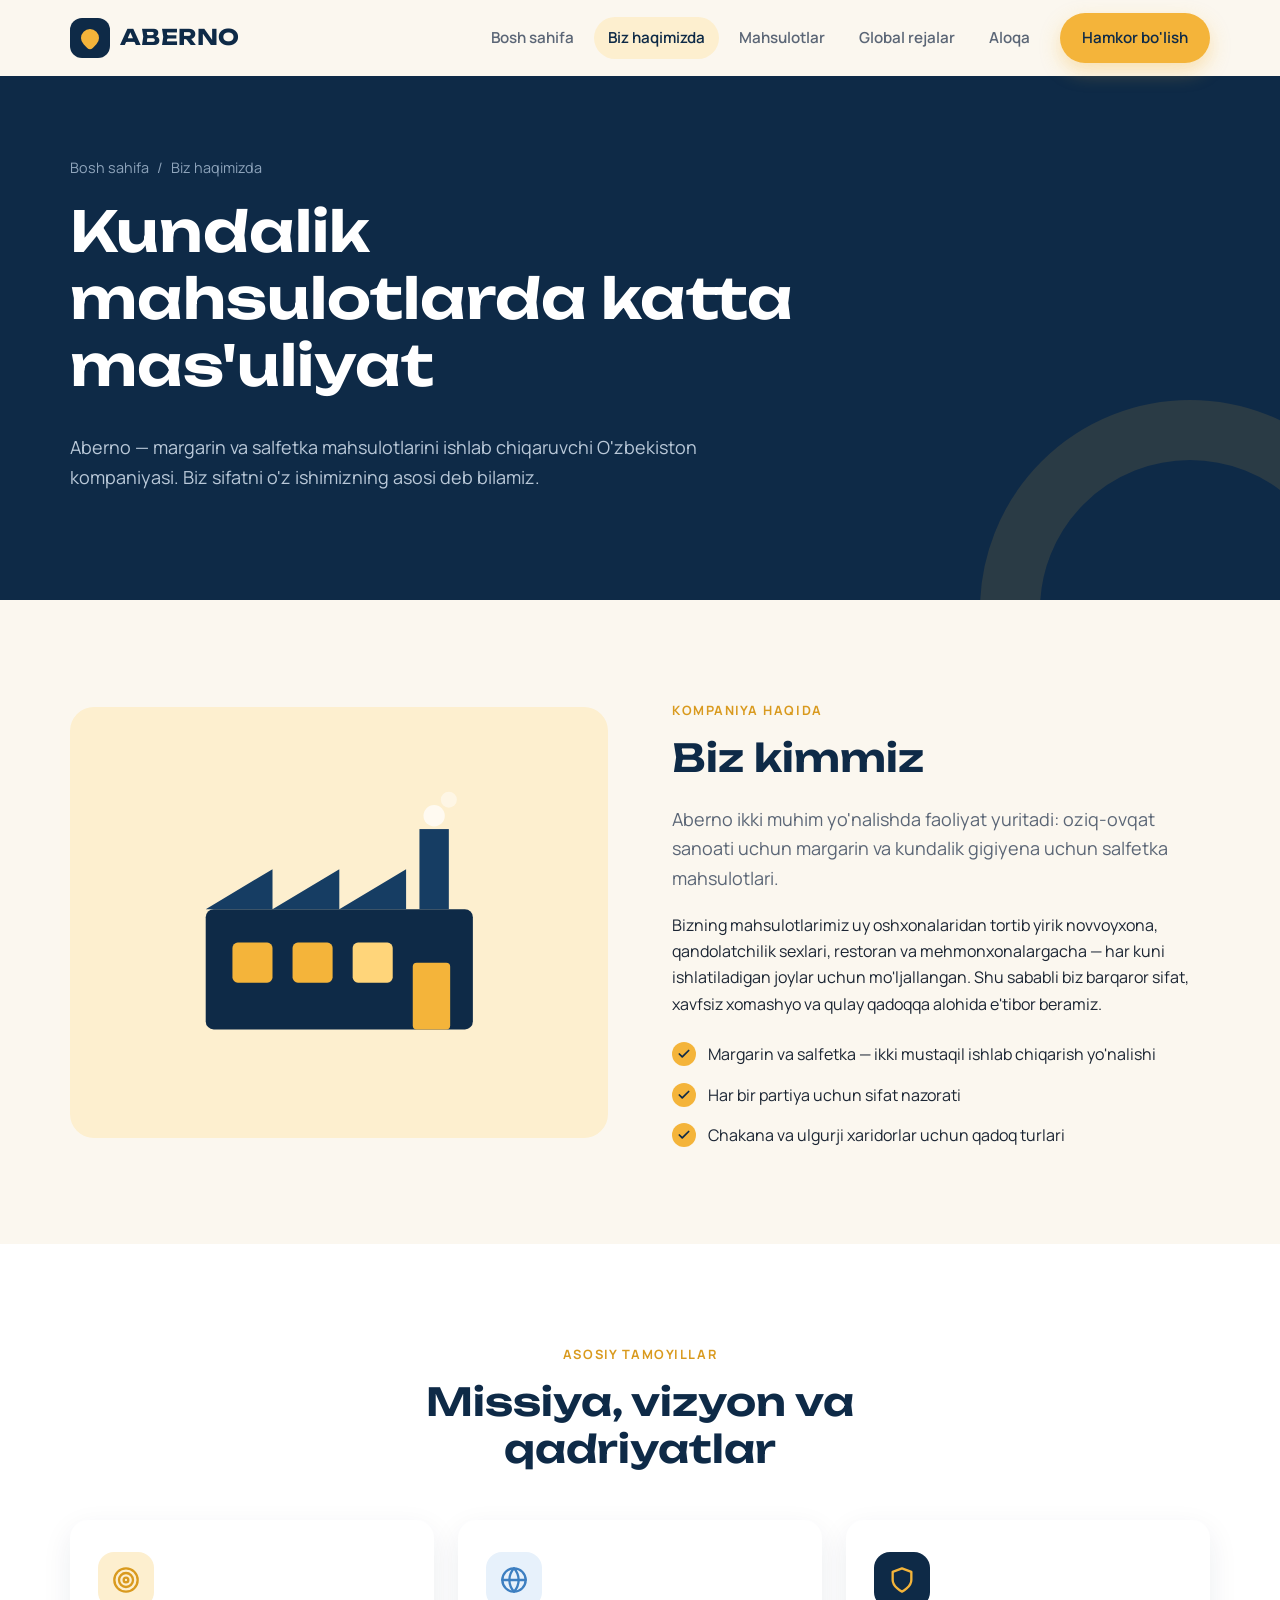
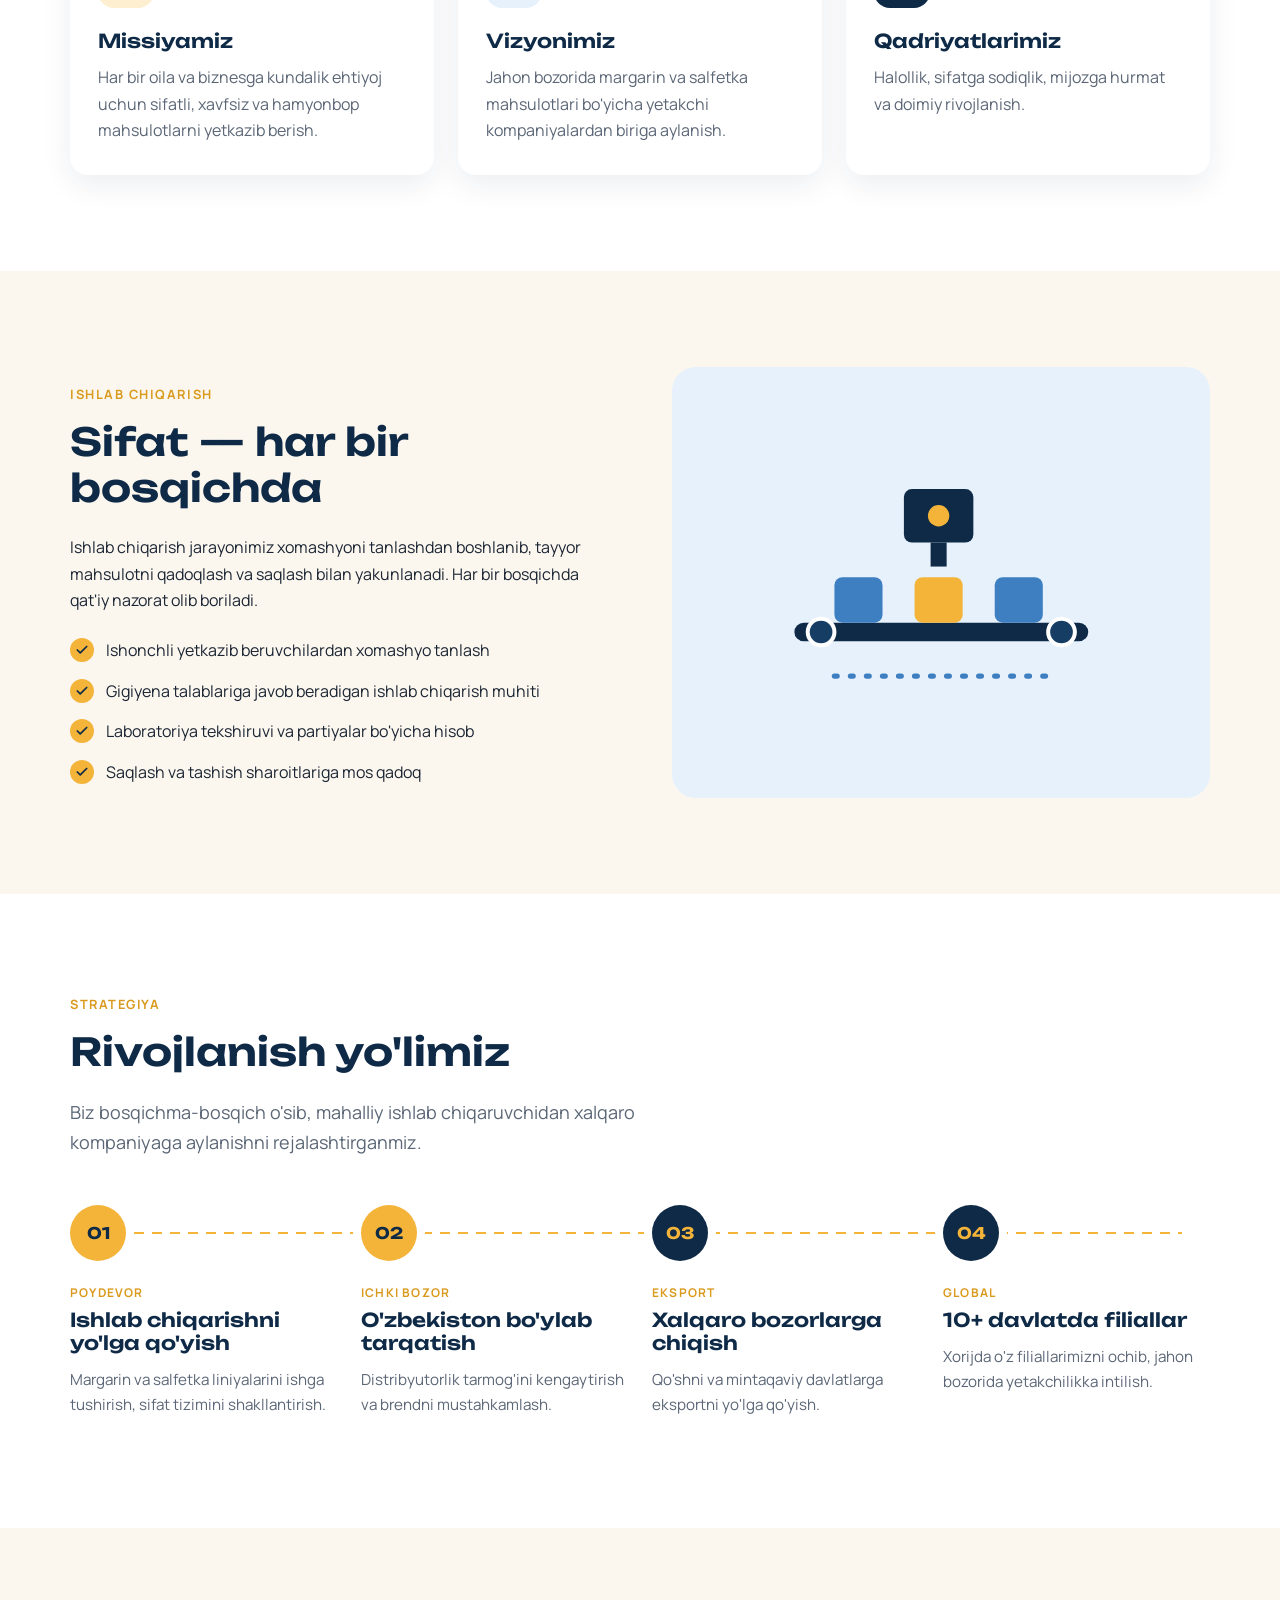
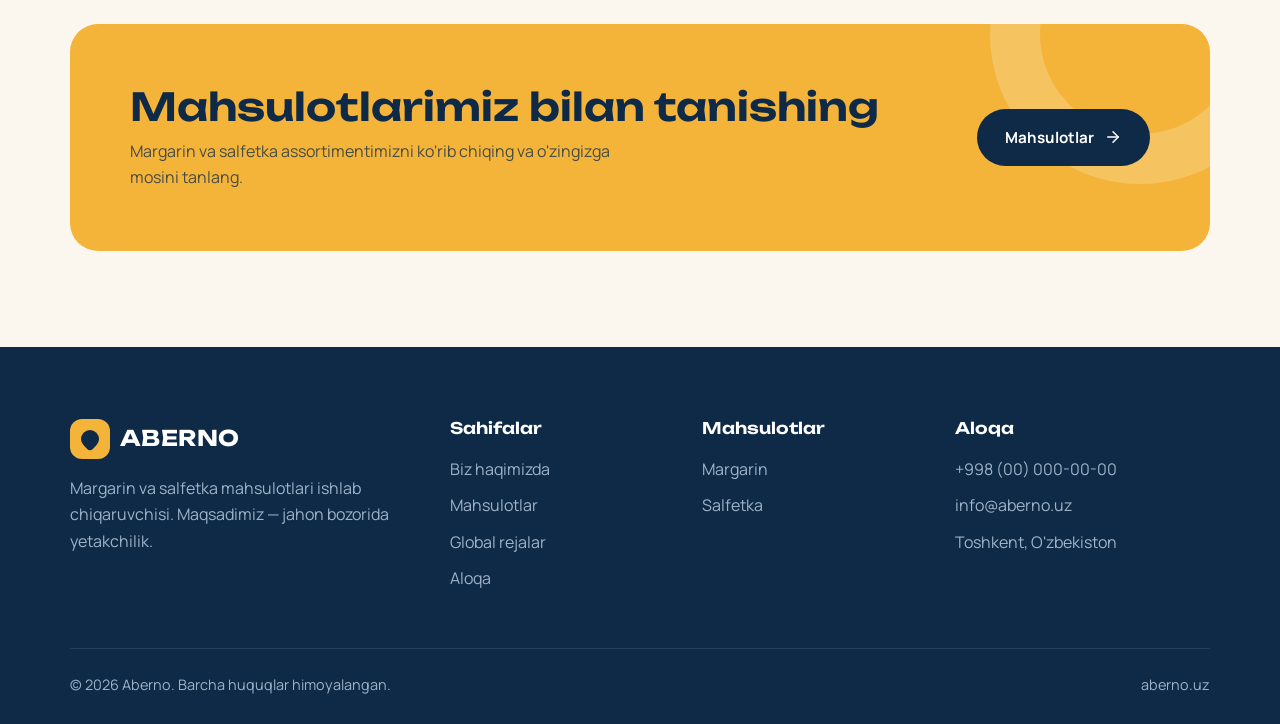
==== about.html @ c8429ed0 "Aberno kompaniyasi sayti: 5 sahifa, umumiy CSS va JS" ====
<!DOCTYPE html>
<html lang="uz">
<head>
  <meta charset="UTF-8">
  <meta name="viewport" content="width=device-width, initial-scale=1.0">
  <title>Biz haqimizda — Aberno</title>
  <meta name="description" content="Aberno kompaniyasi haqida: missiya, qadriyatlar va rivojlanish yo'li.">
  <link rel="preconnect" href="https://fonts.googleapis.com">
  <link rel="preconnect" href="https://fonts.gstatic.com" crossorigin>
  <link href="https://fonts.googleapis.com/css2?family=Manrope:wght@400;500;600;700&family=Unbounded:wght@500;600;700&display=swap" rel="stylesheet">
  <link rel="stylesheet" href="css/style.css">
</head>
<body>

  <!-- ===== Header ===== -->
  <header class="header">
    <div class="container header__inner">
      <a href="index.html" class="logo" aria-label="Aberno bosh sahifa">
        <span class="logo__mark"><span></span></span>
        ABERNO
      </a>
      <nav class="nav" aria-label="Asosiy menyu">
        <a href="index.html">Bosh sahifa</a>
        <a href="about.html">Biz haqimizda</a>
        <a href="products.html">Mahsulotlar</a>
        <a href="global.html">Global rejalar</a>
        <a href="contact.html">Aloqa</a>
        <a href="contact.html" class="btn btn--gold">Hamkor bo'lish</a>
      </nav>
      <button class="burger" aria-label="Menyuni ochish" aria-expanded="false">
        <span></span><span></span><span></span>
      </button>
    </div>
  </header>

  <main>
    <section class="page-hero">
      <div class="container">
        <div class="breadcrumb"><a href="index.html">Bosh sahifa</a><span>/</span><span>Biz haqimizda</span></div>
        <h1>Kundalik mahsulotlarda katta mas'uliyat</h1>
        <p class="lead">Aberno — margarin va salfetka mahsulotlarini ishlab chiqaruvchi O'zbekiston kompaniyasi. Biz sifatni o'z ishimizning asosi deb bilamiz.</p>
      </div>
    </section>

    <!-- ===== Kompaniya haqida ===== -->
    <section class="section">
      <div class="container feature">
        <div class="feature__media feature__media--gold reveal" aria-hidden="true">
          <svg viewBox="0 0 240 200">
            <rect x="20" y="90" width="200" height="90" rx="6" fill="#0e2a47"/>
            <path d="M20 90 L70 60 L70 90 L120 60 L120 90 L170 60 L170 90 Z" fill="#163d63"/>
            <rect x="180" y="30" width="22" height="60" fill="#163d63"/>
            <rect x="40" y="115" width="30" height="30" rx="4" fill="#f4b43a"/>
            <rect x="85" y="115" width="30" height="30" rx="4" fill="#f4b43a"/>
            <rect x="130" y="115" width="30" height="30" rx="4" fill="#ffd57a"/>
            <rect x="175" y="130" width="28" height="50" rx="3" fill="#f4b43a"/>
            <circle cx="191" cy="20" r="8" fill="#ffffff" opacity=".7"/>
            <circle cx="202" cy="8" r="6" fill="#ffffff" opacity=".45"/>
          </svg>
        </div>
        <div class="reveal">
          <span class="eyebrow">Kompaniya haqida</span>
          <h2>Biz kimmiz</h2>
          <p class="lead">Aberno ikki muhim yo'nalishda faoliyat yuritadi: oziq-ovqat sanoati uchun margarin va kundalik gigiyena uchun salfetka mahsulotlari.</p>
          <p>Bizning mahsulotlarimiz uy oshxonalaridan tortib yirik novvoyxona, qandolatchilik sexlari, restoran va mehmonxonalargacha — har kuni ishlatiladigan joylar uchun mo'ljallangan. Shu sababli biz barqaror sifat, xavfsiz xomashyo va qulay qadoqqa alohida e'tibor beramiz.</p>
          <ul class="checklist">
            <li>Margarin va salfetka — ikki mustaqil ishlab chiqarish yo'nalishi</li>
            <li>Har bir partiya uchun sifat nazorati</li>
            <li>Chakana va ulgurji xaridorlar uchun qadoq turlari</li>
          </ul>
        </div>
      </div>
    </section>

    <!-- ===== Missiya / Vizyon / Qadriyatlar ===== -->
    <section class="section section--white">
      <div class="container">
        <div class="section-head section-head--center reveal">
          <span class="eyebrow">Asosiy tamoyillar</span>
          <h2>Missiya, vizyon va qadriyatlar</h2>
        </div>

        <div class="cards">
          <div class="card reveal">
            <div class="card__icon">
              <svg viewBox="0 0 24 24" fill="none" stroke="currentColor" stroke-width="2" stroke-linecap="round" stroke-linejoin="round"><circle cx="12" cy="12" r="10"/><circle cx="12" cy="12" r="6"/><circle cx="12" cy="12" r="2"/></svg>
            </div>
            <h3>Missiyamiz</h3>
            <p>Har bir oila va biznesga kundalik ehtiyoj uchun sifatli, xavfsiz va hamyonbop mahsulotlarni yetkazib berish.</p>
          </div>
          <div class="card reveal">
            <div class="card__icon card__icon--sky">
              <svg viewBox="0 0 24 24" fill="none" stroke="currentColor" stroke-width="2" stroke-linecap="round" stroke-linejoin="round"><circle cx="12" cy="12" r="10"/><line x1="2" y1="12" x2="22" y2="12"/><path d="M12 2a15.3 15.3 0 0 1 4 10 15.3 15.3 0 0 1-4 10 15.3 15.3 0 0 1-4-10 15.3 15.3 0 0 1 4-10z"/></svg>
            </div>
            <h3>Vizyonimiz</h3>
            <p>Jahon bozorida margarin va salfetka mahsulotlari bo'yicha yetakchi kompaniyalardan biriga aylanish.</p>
          </div>
          <div class="card reveal">
            <div class="card__icon card__icon--navy">
              <svg viewBox="0 0 24 24" fill="none" stroke="currentColor" stroke-width="2" stroke-linecap="round" stroke-linejoin="round"><path d="M12 22s8-4 8-10V5l-8-3-8 3v7c0 6 8 10 8 10z"/></svg>
            </div>
            <h3>Qadriyatlarimiz</h3>
            <p>Halollik, sifatga sodiqlik, mijozga hurmat va doimiy rivojlanish.</p>
          </div>
        </div>
      </div>
    </section>

    <!-- ===== Ishlab chiqarish ===== -->
    <section class="section">
      <div class="container feature feature--reverse">
        <div class="feature__media feature__media--sky reveal" aria-hidden="true">
          <svg viewBox="0 0 240 200">
            <rect x="10" y="130" width="220" height="14" rx="7" fill="#0e2a47"/>
            <circle cx="30" cy="137" r="10" fill="#163d63" stroke="#ffffff" stroke-width="3"/>
            <circle cx="210" cy="137" r="10" fill="#163d63" stroke="#ffffff" stroke-width="3"/>
            <rect x="40" y="96" width="36" height="34" rx="6" fill="#3d7fc1"/>
            <rect x="100" y="96" width="36" height="34" rx="6" fill="#f4b43a"/>
            <rect x="160" y="96" width="36" height="34" rx="6" fill="#3d7fc1"/>
            <rect x="92" y="30" width="52" height="40" rx="6" fill="#0e2a47"/>
            <rect x="112" y="70" width="12" height="18" fill="#0e2a47"/>
            <circle cx="118" cy="50" r="8" fill="#f4b43a"/>
            <path d="M40 170 h160" stroke="#3d7fc1" stroke-width="4" stroke-linecap="round" stroke-dasharray="2 10"/>
          </svg>
        </div>
        <div class="reveal">
          <span class="eyebrow">Ishlab chiqarish</span>
          <h2>Sifat — har bir bosqichda</h2>
          <p>Ishlab chiqarish jarayonimiz xomashyoni tanlashdan boshlanib, tayyor mahsulotni qadoqlash va saqlash bilan yakunlanadi. Har bir bosqichda qat'iy nazorat olib boriladi.</p>
          <ul class="checklist">
            <li>Ishonchli yetkazib beruvchilardan xomashyo tanlash</li>
            <li>Gigiyena talablariga javob beradigan ishlab chiqarish muhiti</li>
            <li>Laboratoriya tekshiruvi va partiyalar bo'yicha hisob</li>
            <li>Saqlash va tashish sharoitlariga mos qadoq</li>
          </ul>
        </div>
      </div>
    </section>

    <!-- ===== Rivojlanish yo'li ===== -->
    <section class="section section--white">
      <div class="container">
        <div class="section-head reveal">
          <span class="eyebrow">Strategiya</span>
          <h2>Rivojlanish yo'limiz</h2>
          <p class="lead">Biz bosqichma-bosqich o'sib, mahalliy ishlab chiqaruvchidan xalqaro kompaniyaga aylanishni rejalashtirganmiz.</p>
        </div>

        <div class="timeline">
          <div class="step step--done reveal">
            <div class="step__num">01</div>
            <span class="step__label">Poydevor</span>
            <h3>Ishlab chiqarishni yo'lga qo'yish</h3>
            <p>Margarin va salfetka liniyalarini ishga tushirish, sifat tizimini shakllantirish.</p>
          </div>
          <div class="step step--done reveal">
            <div class="step__num">02</div>
            <span class="step__label">Ichki bozor</span>
            <h3>O'zbekiston bo'ylab tarqatish</h3>
            <p>Distribyutorlik tarmog'ini kengaytirish va brendni mustahkamlash.</p>
          </div>
          <div class="step reveal">
            <div class="step__num">03</div>
            <span class="step__label">Eksport</span>
            <h3>Xalqaro bozorlarga chiqish</h3>
            <p>Qo'shni va mintaqaviy davlatlarga eksportni yo'lga qo'yish.</p>
          </div>
          <div class="step reveal">
            <div class="step__num">04</div>
            <span class="step__label">Global</span>
            <h3>10+ davlatda filiallar</h3>
            <p>Xorijda o'z filiallarimizni ochib, jahon bozorida yetakchilikka intilish.</p>
          </div>
        </div>
      </div>
    </section>

    <!-- ===== CTA ===== -->
    <section class="section">
      <div class="container">
        <div class="cta reveal">
          <div>
            <h2>Mahsulotlarimiz bilan tanishing</h2>
            <p>Margarin va salfetka assortimentimizni ko'rib chiqing va o'zingizga mosini tanlang.</p>
          </div>
          <a href="products.html" class="btn btn--navy">
            Mahsulotlar
            <svg viewBox="0 0 24 24" fill="none" stroke="currentColor" stroke-width="2" stroke-linecap="round" stroke-linejoin="round"><line x1="5" y1="12" x2="19" y2="12"/><polyline points="12 5 19 12 12 19"/></svg>
          </a>
        </div>
      </div>
    </section>
  </main>

  <!-- ===== Footer ===== -->
  <footer class="footer">
    <div class="container">
      <div class="footer__grid">
        <div>
          <a href="index.html" class="logo"><span class="logo__mark"><span></span></span>ABERNO</a>
          <p>Margarin va salfetka mahsulotlari ishlab chiqaruvchisi. Maqsadimiz — jahon bozorida yetakchilik.</p>
        </div>
        <div>
          <h4>Sahifalar</h4>
          <ul>
            <li><a href="about.html">Biz haqimizda</a></li>
            <li><a href="products.html">Mahsulotlar</a></li>
            <li><a href="global.html">Global rejalar</a></li>
            <li><a href="contact.html">Aloqa</a></li>
          </ul>
        </div>
        <div>
          <h4>Mahsulotlar</h4>
          <ul>
            <li><a href="products.html#margarin">Margarin</a></li>
            <li><a href="products.html#salfetka">Salfetka</a></li>
          </ul>
        </div>
        <div>
          <h4>Aloqa</h4>
          <ul>
            <li><a href="tel:+998000000000">+998 (00) 000-00-00</a></li>
            <li><a href="mailto:info@aberno.uz">info@aberno.uz</a></li>
            <li>Toshkent, O'zbekiston</li>
          </ul>
        </div>
      </div>
      <div class="footer__bottom">
        <span>© <span data-year></span> Aberno. Barcha huquqlar himoyalangan.</span>
        <span>aberno.uz</span>
      </div>
    </div>
  </footer>

  <script src="js/main.js"></script>
</body>
</html>
---- css/style.css ----
/* =========================================================
   ABERNO — umumiy stillar
   ========================================================= */

:root {
  --navy: #0e2a47;
  --navy-2: #163d63;
  --gold: #f4b43a;
  --gold-dark: #d99a1e;
  --gold-soft: #fdefcf;
  --sky: #e7f1fb;
  --sky-dark: #3d7fc1;
  --cream: #fbf7ef;
  --white: #ffffff;
  --text: #1b2533;
  --muted: #5b6676;
  --line: #e6e1d6;

  --radius: 18px;
  --radius-sm: 10px;
  --shadow: 0 10px 30px rgba(14, 42, 71, 0.08);
  --shadow-lg: 0 20px 50px rgba(14, 42, 71, 0.15);
  --container: 1180px;
  --font-body: "Manrope", system-ui, -apple-system, "Segoe UI", Roboto, sans-serif;
  --font-head: "Unbounded", "Manrope", system-ui, sans-serif;
}

*,
*::before,
*::after {
  box-sizing: border-box;
}

html {
  scroll-behavior: smooth;
}

body {
  margin: 0;
  font-family: var(--font-body);
  font-size: 16px;
  line-height: 1.65;
  color: var(--text);
  background: var(--cream);
  overflow-x: hidden;
}

img,
svg {
  max-width: 100%;
  display: block;
}

a {
  color: inherit;
  text-decoration: none;
}

h1,
h2,
h3,
h4 {
  font-family: var(--font-head);
  line-height: 1.2;
  margin: 0 0 0.6em;
  color: var(--navy);
  font-weight: 600;
}

h1 { font-size: clamp(2rem, 5vw, 3.5rem); }
h2 { font-size: clamp(1.6rem, 3.5vw, 2.4rem); }
h3 { font-size: 1.2rem; }

p {
  margin: 0 0 1em;
}

.container {
  width: 100%;
  max-width: var(--container);
  margin: 0 auto;
  padding: 0 20px;
}

.section {
  padding: 96px 0;
}

.section--white { background: var(--white); }
.section--navy { background: var(--navy); color: #d7e2ee; }
.section--navy h2,
.section--navy h3 { color: var(--white); }

.eyebrow {
  display: inline-block;
  font-size: 0.8rem;
  font-weight: 700;
  letter-spacing: 0.12em;
  text-transform: uppercase;
  color: var(--gold-dark);
  margin-bottom: 14px;
}

.section--navy .eyebrow { color: var(--gold); }

.section-head {
  max-width: 680px;
  margin-bottom: 48px;
}

.section-head--center {
  text-align: center;
  margin-left: auto;
  margin-right: auto;
}

.lead {
  font-size: 1.125rem;
  color: var(--muted);
}

.section--navy .lead { color: #b9c8d8; }

/* ---------- Tugmalar ---------- */
.btn {
  display: inline-flex;
  align-items: center;
  gap: 10px;
  padding: 14px 26px;
  border-radius: 999px;
  font-weight: 700;
  font-size: 0.95rem;
  border: 2px solid transparent;
  cursor: pointer;
  transition: transform 0.2s, background 0.2s, color 0.2s, box-shadow 0.2s;
  font-family: inherit;
}

.btn:hover { transform: translateY(-2px); }

.btn--gold {
  background: var(--gold);
  color: var(--navy);
  box-shadow: 0 8px 20px rgba(244, 180, 58, 0.35);
}

.btn--gold:hover { background: var(--gold-dark); }

.btn--outline {
  border-color: currentColor;
  color: var(--navy);
}

.btn--outline:hover { background: var(--navy); color: var(--white); border-color: var(--navy); }

.btn--light {
  border-color: rgba(255, 255, 255, 0.5);
  color: var(--white);
}

.btn--light:hover { background: var(--white); color: var(--navy); }

.btn svg { width: 18px; height: 18px; }

/* ---------- Header ---------- */
.header {
  position: sticky;
  top: 0;
  z-index: 100;
  background: rgba(251, 247, 239, 0.92);
  backdrop-filter: blur(10px);
  -webkit-backdrop-filter: blur(10px);
  transition: box-shadow 0.3s;
}

.header.is-scrolled { box-shadow: 0 4px 20px rgba(14, 42, 71, 0.08); }

.header__inner {
  display: flex;
  align-items: center;
  justify-content: space-between;
  height: 76px;
  gap: 20px;
}

.logo {
  display: flex;
  align-items: center;
  gap: 10px;
  font-family: var(--font-head);
  font-weight: 700;
  font-size: 1.35rem;
  color: var(--navy);
  letter-spacing: 0.02em;
}

.logo__mark {
  width: 40px;
  height: 40px;
  border-radius: 12px;
  background: var(--navy);
  display: grid;
  place-items: center;
  flex-shrink: 0;
}

.logo__mark span {
  width: 18px;
  height: 18px;
  border-radius: 50% 50% 50% 4px;
  background: var(--gold);
  transform: rotate(-45deg);
}

.nav {
  display: flex;
  align-items: center;
  gap: 6px;
}

.nav a {
  padding: 8px 14px;
  border-radius: 999px;
  font-weight: 600;
  font-size: 0.95rem;
  color: var(--muted);
  transition: color 0.2s, background 0.2s;
}

.nav a:hover { color: var(--navy); background: rgba(14, 42, 71, 0.05); }
.nav a.is-active { color: var(--navy); background: var(--gold-soft); }

.nav .btn { margin-left: 10px; padding: 10px 20px; color: var(--navy); }
.nav .btn:hover { background: var(--gold-dark); }

.burger {
  display: none;
  width: 44px;
  height: 44px;
  border: 0;
  background: transparent;
  cursor: pointer;
  padding: 10px;
}

.burger span {
  display: block;
  height: 2px;
  background: var(--navy);
  margin: 5px 0;
  border-radius: 2px;
  transition: transform 0.3s, opacity 0.3s;
}

.burger.is-open span:nth-child(1) { transform: translateY(7px) rotate(45deg); }
.burger.is-open span:nth-child(2) { opacity: 0; }
.burger.is-open span:nth-child(3) { transform: translateY(-7px) rotate(-45deg); }

/* ---------- Hero ---------- */
.hero {
  position: relative;
  padding: 80px 0 110px;
  overflow: hidden;
}

.hero::before {
  content: "";
  position: absolute;
  width: 620px;
  height: 620px;
  right: -180px;
  top: -140px;
  background: radial-gradient(circle, var(--gold-soft) 0%, rgba(253, 239, 207, 0) 70%);
  z-index: -1;
}

.hero__grid {
  display: grid;
  grid-template-columns: 1.1fr 1fr;
  gap: 60px;
  align-items: center;
}

.hero h1 span { color: var(--gold-dark); }

.hero__actions {
  display: flex;
  flex-wrap: wrap;
  gap: 14px;
  margin-top: 30px;
}

.hero__visual {
  position: relative;
  aspect-ratio: 1 / 1;
  max-width: 480px;
  width: 100%;
  margin-left: auto;
}

.hero__circle {
  position: absolute;
  inset: 8%;
  border-radius: 50%;
  background: var(--navy);
}

.hero__circle::after {
  content: "";
  position: absolute;
  inset: 12%;
  border-radius: 50%;
  border: 2px dashed rgba(244, 180, 58, 0.45);
  animation: spin 40s linear infinite;
}

.hero__item {
  position: absolute;
  filter: drop-shadow(0 18px 24px rgba(0, 0, 0, 0.25));
}

.hero__item--tub { width: 52%; left: 6%; bottom: 14%; animation: float 6s ease-in-out infinite; }
.hero__item--pack { width: 46%; right: 4%; top: 12%; animation: float 6s ease-in-out -3s infinite; }

.hero__badge {
  position: absolute;
  background: var(--white);
  border-radius: 14px;
  padding: 12px 16px;
  box-shadow: var(--shadow-lg);
  font-size: 0.85rem;
  line-height: 1.3;
  display: flex;
  align-items: center;
  gap: 10px;
}

.hero__badge strong { display: block; color: var(--navy); font-size: 1rem; }
.hero__badge--1 { left: -4%; top: 16%; }
.hero__badge--2 { right: -2%; bottom: 8%; }

.dot {
  width: 36px;
  height: 36px;
  border-radius: 10px;
  display: grid;
  place-items: center;
  flex-shrink: 0;
}

.dot--gold { background: var(--gold-soft); color: var(--gold-dark); }
.dot--sky { background: var(--sky); color: var(--sky-dark); }
.dot svg { width: 20px; height: 20px; }

@keyframes float {
  0%, 100% { transform: translateY(0); }
  50% { transform: translateY(-14px); }
}

@keyframes spin {
  to { transform: rotate(360deg); }
}

/* ---------- Page hero (ichki sahifalar) ---------- */
.page-hero {
  background: var(--navy);
  color: #c9d6e4;
  padding: 80px 0 90px;
  position: relative;
  overflow: hidden;
}

.page-hero::after {
  content: "";
  position: absolute;
  width: 420px;
  height: 420px;
  right: -120px;
  bottom: -220px;
  border-radius: 50%;
  border: 60px solid rgba(244, 180, 58, 0.12);
}

.page-hero h1 { color: var(--white); max-width: 760px; }
.page-hero .lead { color: #b9c8d8; max-width: 640px; }

.breadcrumb {
  display: flex;
  gap: 8px;
  font-size: 0.9rem;
  margin-bottom: 18px;
  color: #8fa5bc;
}

.breadcrumb a:hover { color: var(--gold); }

/* ---------- Statistika ---------- */
.stats {
  display: grid;
  grid-template-columns: repeat(4, 1fr);
  gap: 20px;
  margin-top: -60px;
  position: relative;
  z-index: 2;
}

.stat {
  background: var(--white);
  border-radius: var(--radius);
  padding: 28px 24px;
  box-shadow: var(--shadow);
}

.stat__num {
  font-family: var(--font-head);
  font-size: 2.2rem;
  font-weight: 700;
  color: var(--navy);
  line-height: 1;
  margin-bottom: 8px;
}

.stat__num small { font-size: 1.2rem; color: var(--gold-dark); }
.stat p { margin: 0; color: var(--muted); font-size: 0.95rem; }

/* ---------- Yo'nalishlar (ikki mahsulot) ---------- */
.split {
  display: grid;
  grid-template-columns: 1fr 1fr;
  gap: 28px;
}

.direction {
  border-radius: 24px;
  padding: 44px 40px 0;
  display: flex;
  flex-direction: column;
  overflow: hidden;
  position: relative;
  transition: transform 0.3s, box-shadow 0.3s;
}

.direction:hover { transform: translateY(-6px); box-shadow: var(--shadow-lg); }
.direction--gold { background: var(--gold-soft); }
.direction--sky { background: var(--sky); }
.direction p { color: var(--muted); max-width: 420px; }

.direction__link {
  font-weight: 700;
  color: var(--navy);
  display: inline-flex;
  align-items: center;
  gap: 8px;
  margin-top: 6px;
}

.direction__link svg { width: 18px; height: 18px; transition: transform 0.2s; }
.direction:hover .direction__link svg { transform: translateX(4px); }

.direction__art {
  width: 62%;
  margin: 30px 0 -10px auto;
}

/* ---------- Kartalar ---------- */
.cards {
  display: grid;
  grid-template-columns: repeat(3, 1fr);
  gap: 24px;
}

.cards--4 { grid-template-columns: repeat(4, 1fr); }

.card {
  background: var(--white);
  border-radius: var(--radius);
  padding: 32px 28px;
  box-shadow: var(--shadow);
  transition: transform 0.3s, box-shadow 0.3s;
}

.card:hover { transform: translateY(-4px); box-shadow: var(--shadow-lg); }
.card p { color: var(--muted); margin: 0; }

.card__icon {
  width: 56px;
  height: 56px;
  border-radius: 16px;
  display: grid;
  place-items: center;
  background: var(--gold-soft);
  color: var(--gold-dark);
  margin-bottom: 22px;
}

.card__icon svg { width: 28px; height: 28px; }
.card__icon--sky { background: var(--sky); color: var(--sky-dark); }
.card__icon--navy { background: var(--navy); color: var(--gold); }

.section--navy .card {
  background: var(--navy-2);
  box-shadow: none;
  border: 1px solid rgba(255, 255, 255, 0.08);
}

.section--navy .card p { color: #b9c8d8; }

/* ---------- Mahsulotlar ---------- */
.filters {
  display: flex;
  flex-wrap: wrap;
  gap: 10px;
  margin-bottom: 40px;
}

.filter {
  border: 2px solid var(--line);
  background: var(--white);
  padding: 10px 22px;
  border-radius: 999px;
  font-family: inherit;
  font-weight: 700;
  font-size: 0.95rem;
  color: var(--muted);
  cursor: pointer;
  transition: all 0.2s;
}

.filter:hover { border-color: var(--navy); color: var(--navy); }
.filter.is-active { background: var(--navy); border-color: var(--navy); color: var(--white); }

.products {
  display: grid;
  grid-template-columns: repeat(3, 1fr);
  gap: 24px;
}

.product {
  background: var(--white);
  border-radius: var(--radius);
  overflow: hidden;
  box-shadow: var(--shadow);
  display: flex;
  flex-direction: column;
  transition: transform 0.3s, box-shadow 0.3s, opacity 0.3s;
}

.product:hover { transform: translateY(-5px); box-shadow: var(--shadow-lg); }
.product.is-hidden { display: none; }

.product__media {
  aspect-ratio: 4 / 3;
  display: grid;
  place-items: center;
  padding: 30px;
}

.product__media svg { width: 58%; }
.product--margarin .product__media { background: var(--gold-soft); }
.product--salfetka .product__media { background: var(--sky); }

.product__body {
  padding: 24px 26px 28px;
  display: flex;
  flex-direction: column;
  flex: 1;
}

.tag {
  display: inline-block;
  align-self: flex-start;
  font-size: 0.75rem;
  font-weight: 700;
  text-transform: uppercase;
  letter-spacing: 0.08em;
  padding: 4px 10px;
  border-radius: 6px;
  margin-bottom: 12px;
}

.tag--gold { background: var(--gold-soft); color: var(--gold-dark); }
.tag--sky { background: var(--sky); color: var(--sky-dark); }

.product p { color: var(--muted); font-size: 0.95rem; }

.product__specs {
  list-style: none;
  padding: 16px 0 0;
  margin: auto 0 0;
  border-top: 1px solid var(--line);
  display: flex;
  flex-wrap: wrap;
  gap: 8px;
}

.product__specs li {
  font-size: 0.8rem;
  font-weight: 600;
  background: var(--cream);
  padding: 4px 10px;
  border-radius: 6px;
  color: var(--navy);
}

/* ---------- Ikki ustunli matn + rasm ---------- */
.feature {
  display: grid;
  grid-template-columns: 1fr 1fr;
  gap: 64px;
  align-items: center;
}

.feature--reverse .feature__media { order: 2; }

.feature__media {
  border-radius: 24px;
  background: var(--navy);
  aspect-ratio: 5 / 4;
  display: grid;
  place-items: center;
  padding: 40px;
  position: relative;
  overflow: hidden;
}

.feature__media--gold { background: var(--gold-soft); }
.feature__media--sky { background: var(--sky); }
.feature__media svg { width: 70%; position: relative; z-index: 1; }

.checklist {
  list-style: none;
  padding: 0;
  margin: 24px 0 0;
  display: grid;
  gap: 14px;
}

.checklist li {
  display: flex;
  gap: 12px;
  align-items: flex-start;
}

.checklist li::before {
  content: "";
  width: 24px;
  height: 24px;
  flex-shrink: 0;
  border-radius: 50%;
  margin-top: 1px;
  background: var(--gold) url("data:image/svg+xml,%3Csvg xmlns='http://www.w3.org/2000/svg' viewBox='0 0 24 24' fill='none' stroke='%230e2a47' stroke-width='3' stroke-linecap='round' stroke-linejoin='round'%3E%3Cpolyline points='20 6 9 17 4 12'/%3E%3C/svg%3E") center / 14px no-repeat;
}

/* ---------- Yo'l xaritasi (timeline) ---------- */
.timeline {
  position: relative;
  display: grid;
  grid-template-columns: repeat(4, 1fr);
  gap: 24px;
}

.timeline::before {
  content: "";
  position: absolute;
  top: 27px;
  left: 28px;
  right: 28px;
  height: 2px;
  background: repeating-linear-gradient(90deg, var(--gold) 0 10px, transparent 10px 18px);
}

.step { position: relative; }

.step__num {
  width: 56px;
  height: 56px;
  border-radius: 50%;
  background: var(--navy);
  color: var(--gold);
  font-family: var(--font-head);
  font-weight: 700;
  display: grid;
  place-items: center;
  margin-bottom: 22px;
  position: relative;
  box-shadow: 0 0 0 8px var(--cream);
}

.section--white .step__num { box-shadow: 0 0 0 8px var(--white); }
.step--done .step__num { background: var(--gold); color: var(--navy); }
.step p { color: var(--muted); font-size: 0.95rem; }

.step__label {
  font-size: 0.75rem;
  font-weight: 700;
  text-transform: uppercase;
  letter-spacing: 0.1em;
  color: var(--gold-dark);
  margin-bottom: 6px;
  display: block;
}

/* ---------- Global xarita ---------- */
.globe-wrap {
  display: grid;
  grid-template-columns: 1.2fr 1fr;
  gap: 56px;
  align-items: center;
}

.world {
  position: relative;
  border-radius: 24px;
  background: var(--navy-2);
  padding: 30px;
  overflow: hidden;
}

.world svg { width: 100%; }

.world .pin { fill: var(--gold); }
.world .pin-ring {
  fill: none;
  stroke: var(--gold);
  stroke-width: 1.5;
  transform-box: fill-box;
  transform-origin: center;
  animation: ping 2.4s ease-out infinite;
}

.world .pin-home { fill: #fff; }
.world .route {
  fill: none;
  stroke: rgba(244, 180, 58, 0.55);
  stroke-width: 1.2;
  stroke-dasharray: 4 4;
  animation: dash 20s linear infinite;
}

@keyframes ping {
  0% { transform: scale(0.6); opacity: 1; }
  100% { transform: scale(2.6); opacity: 0; }
}

@keyframes dash {
  to { stroke-dashoffset: -200; }
}

.regions {
  display: grid;
  grid-template-columns: 1fr 1fr;
  gap: 14px;
  margin-top: 24px;
}

.region {
  padding: 16px 18px;
  border-radius: var(--radius-sm);
  background: rgba(255, 255, 255, 0.06);
  border: 1px solid rgba(255, 255, 255, 0.08);
}

.region strong { color: var(--white); display: block; }
.region span { font-size: 0.85rem; color: #9fb3c8; }

/* ---------- Progress ---------- */
.progress {
  margin-top: 28px;
}

.progress__top {
  display: flex;
  justify-content: space-between;
  font-weight: 700;
  font-size: 0.9rem;
  margin-bottom: 8px;
  color: var(--white);
}

.progress__bar {
  height: 10px;
  border-radius: 999px;
  background: rgba(255, 255, 255, 0.1);
  overflow: hidden;
}

.progress__fill {
  height: 100%;
  width: 0;
  border-radius: inherit;
  background: linear-gradient(90deg, var(--gold), #ffd57a);
  transition: width 1.6s cubic-bezier(0.2, 0.7, 0.2, 1);
}

/* ---------- CTA ---------- */
.cta {
  background: var(--gold);
  border-radius: 28px;
  padding: 60px;
  display: flex;
  align-items: center;
  justify-content: space-between;
  gap: 30px;
  position: relative;
  overflow: hidden;
}

.cta::after {
  content: "";
  position: absolute;
  width: 300px;
  height: 300px;
  border-radius: 50%;
  border: 50px solid rgba(255, 255, 255, 0.2);
  right: -80px;
  top: -140px;
}

.cta h2 { margin: 0 0 8px; }
.cta p { margin: 0; color: rgba(14, 42, 71, 0.75); max-width: 520px; }
.cta .btn { position: relative; z-index: 1; flex-shrink: 0; }

.btn--navy { background: var(--navy); color: var(--white); }
.btn--navy:hover { background: var(--navy-2); }

/* ---------- Kontakt ---------- */
.contact-grid {
  display: grid;
  grid-template-columns: 1fr 1.3fr;
  gap: 40px;
  align-items: start;
}

.contact-info {
  display: grid;
  gap: 16px;
}

.contact-item {
  display: flex;
  gap: 16px;
  align-items: flex-start;
  background: var(--white);
  border-radius: var(--radius);
  padding: 22px;
  box-shadow: var(--shadow);
}

.contact-item h4 { font-size: 1rem; margin-bottom: 4px; }
.contact-item p { margin: 0; color: var(--muted); }

.form {
  background: var(--white);
  border-radius: 24px;
  padding: 40px;
  box-shadow: var(--shadow);
}

.form__row {
  display: grid;
  grid-template-columns: 1fr 1fr;
  gap: 18px;
}

.field {
  display: flex;
  flex-direction: column;
  gap: 6px;
  margin-bottom: 18px;
}

.field label {
  font-weight: 700;
  font-size: 0.9rem;
  color: var(--navy);
}

.field input,
.field select,
.field textarea {
  font-family: inherit;
  font-size: 1rem;
  padding: 13px 16px;
  border-radius: var(--radius-sm);
  border: 2px solid var(--line);
  background: var(--cream);
  color: var(--text);
  transition: border-color 0.2s, background 0.2s;
  width: 100%;
}

.field textarea { resize: vertical; min-height: 130px; }

.field input:focus,
.field select:focus,
.field textarea:focus {
  outline: none;
  border-color: var(--gold);
  background: var(--white);
}

.field.has-error input,
.field.has-error select,
.field.has-error textarea { border-color: #d64545; }

.field__error {
  font-size: 0.8rem;
  color: #d64545;
  min-height: 1em;
}

.form__success {
  display: none;
  background: #e8f6ec;
  color: #1f6b3a;
  border-radius: var(--radius-sm);
  padding: 14px 18px;
  margin-top: 16px;
  font-weight: 600;
}

.form__success.is-visible { display: block; }

.map-box {
  margin-top: 40px;
  border-radius: 24px;
  overflow: hidden;
  background: var(--sky);
  aspect-ratio: 21 / 7;
  position: relative;
  display: grid;
  place-items: center;
}

.map-box__grid {
  position: absolute;
  inset: 0;
  background-image:
    linear-gradient(rgba(61, 127, 193, 0.12) 1px, transparent 1px),
    linear-gradient(90deg, rgba(61, 127, 193, 0.12) 1px, transparent 1px);
  background-size: 40px 40px;
}

.map-box__pin {
  position: relative;
  background: var(--white);
  padding: 14px 20px;
  border-radius: 14px;
  box-shadow: var(--shadow-lg);
  display: flex;
  align-items: center;
  gap: 12px;
  font-weight: 700;
  color: var(--navy);
}

/* ---------- Footer ---------- */
.footer {
  background: var(--navy);
  color: #9fb3c8;
  padding: 72px 0 28px;
}

.footer__grid {
  display: grid;
  grid-template-columns: 1.6fr 1fr 1fr 1.2fr;
  gap: 40px;
}

.footer .logo { color: var(--white); margin-bottom: 16px; }
.footer .logo__mark { background: var(--gold); }
.footer .logo__mark span { background: var(--navy); }
.footer h4 { color: var(--white); font-size: 1rem; margin-bottom: 18px; }

.footer ul {
  list-style: none;
  padding: 0;
  margin: 0;
  display: grid;
  gap: 10px;
}

.footer a:hover { color: var(--gold); }

.footer__bottom {
  margin-top: 56px;
  padding-top: 24px;
  border-top: 1px solid rgba(255, 255, 255, 0.1);
  display: flex;
  justify-content: space-between;
  flex-wrap: wrap;
  gap: 12px;
  font-size: 0.9rem;
}

/* ---------- Scroll animatsiyasi ---------- */
.reveal {
  opacity: 0;
  transform: translateY(30px);
  transition: opacity 0.8s ease, transform 0.8s ease;
}

.reveal.is-visible {
  opacity: 1;
  transform: none;
}

@media (prefers-reduced-motion: reduce) {
  *,
  *::before,
  *::after {
    animation: none !important;
    transition: none !important;
  }
  .reveal { opacity: 1; transform: none; }
}

/* =========================================================
   Moslashuvchan dizayn
   ========================================================= */
@media (max-width: 1024px) {
  .cards--4 { grid-template-columns: repeat(2, 1fr); }
  .products { grid-template-columns: repeat(2, 1fr); }
  .footer__grid { grid-template-columns: 1fr 1fr; }
  .timeline { grid-template-columns: repeat(2, 1fr); row-gap: 40px; }
  .timeline::before { display: none; }
}

@media (max-width: 900px) {
  .section { padding: 72px 0; }

  .burger { display: block; }

  .nav {
    position: fixed;
    inset: 76px 0 auto 0;
    background: var(--cream);
    flex-direction: column;
    align-items: stretch;
    padding: 16px 20px 28px;
    gap: 4px;
    box-shadow: 0 20px 30px rgba(14, 42, 71, 0.1);
    transform: translateY(-120%);
    visibility: hidden;
    transition: transform 0.35s ease, visibility 0.35s;
  }

  .nav.is-open { transform: none; visibility: visible; }
  .nav a { padding: 14px 16px; border-radius: var(--radius-sm); }
  .nav .btn { margin: 10px 0 0; justify-content: center; }

  .hero { padding: 48px 0 90px; }
  .hero__grid,
  .feature,
  .globe-wrap,
  .contact-grid,
  .split { grid-template-columns: 1fr; gap: 40px; }

  .hero__visual { margin: 0 auto; max-width: 420px; }
  .feature--reverse .feature__media { order: 0; }

  .stats { grid-template-columns: repeat(2, 1fr); }
  .cards { grid-template-columns: repeat(2, 1fr); }

  .cta { flex-direction: column; align-items: flex-start; padding: 44px 32px; }
}

@media (max-width: 600px) {
  .container { padding: 0 16px; }
  .section { padding: 60px 0; }

  .cards,
  .cards--4,
  .products,
  .timeline,
  .regions,
  .form__row { grid-template-columns: 1fr; }

  .stats { gap: 12px; }
  .stat { padding: 20px 16px; }
  .stat__num { font-size: 1.7rem; }

  .direction { padding: 32px 24px 0; }
  .form { padding: 26px 20px; }
  .footer__grid { grid-template-columns: 1fr; gap: 32px; }
  .map-box { aspect-ratio: 4 / 3; }

  .hero__badge { font-size: 0.75rem; padding: 8px 12px; }
  .hero__badge strong { font-size: 0.85rem; }
  .hero__badge .dot { width: 28px; height: 28px; }
  .hero__badge--1 { left: 0; }
  .hero__badge--2 { right: 0; }
}
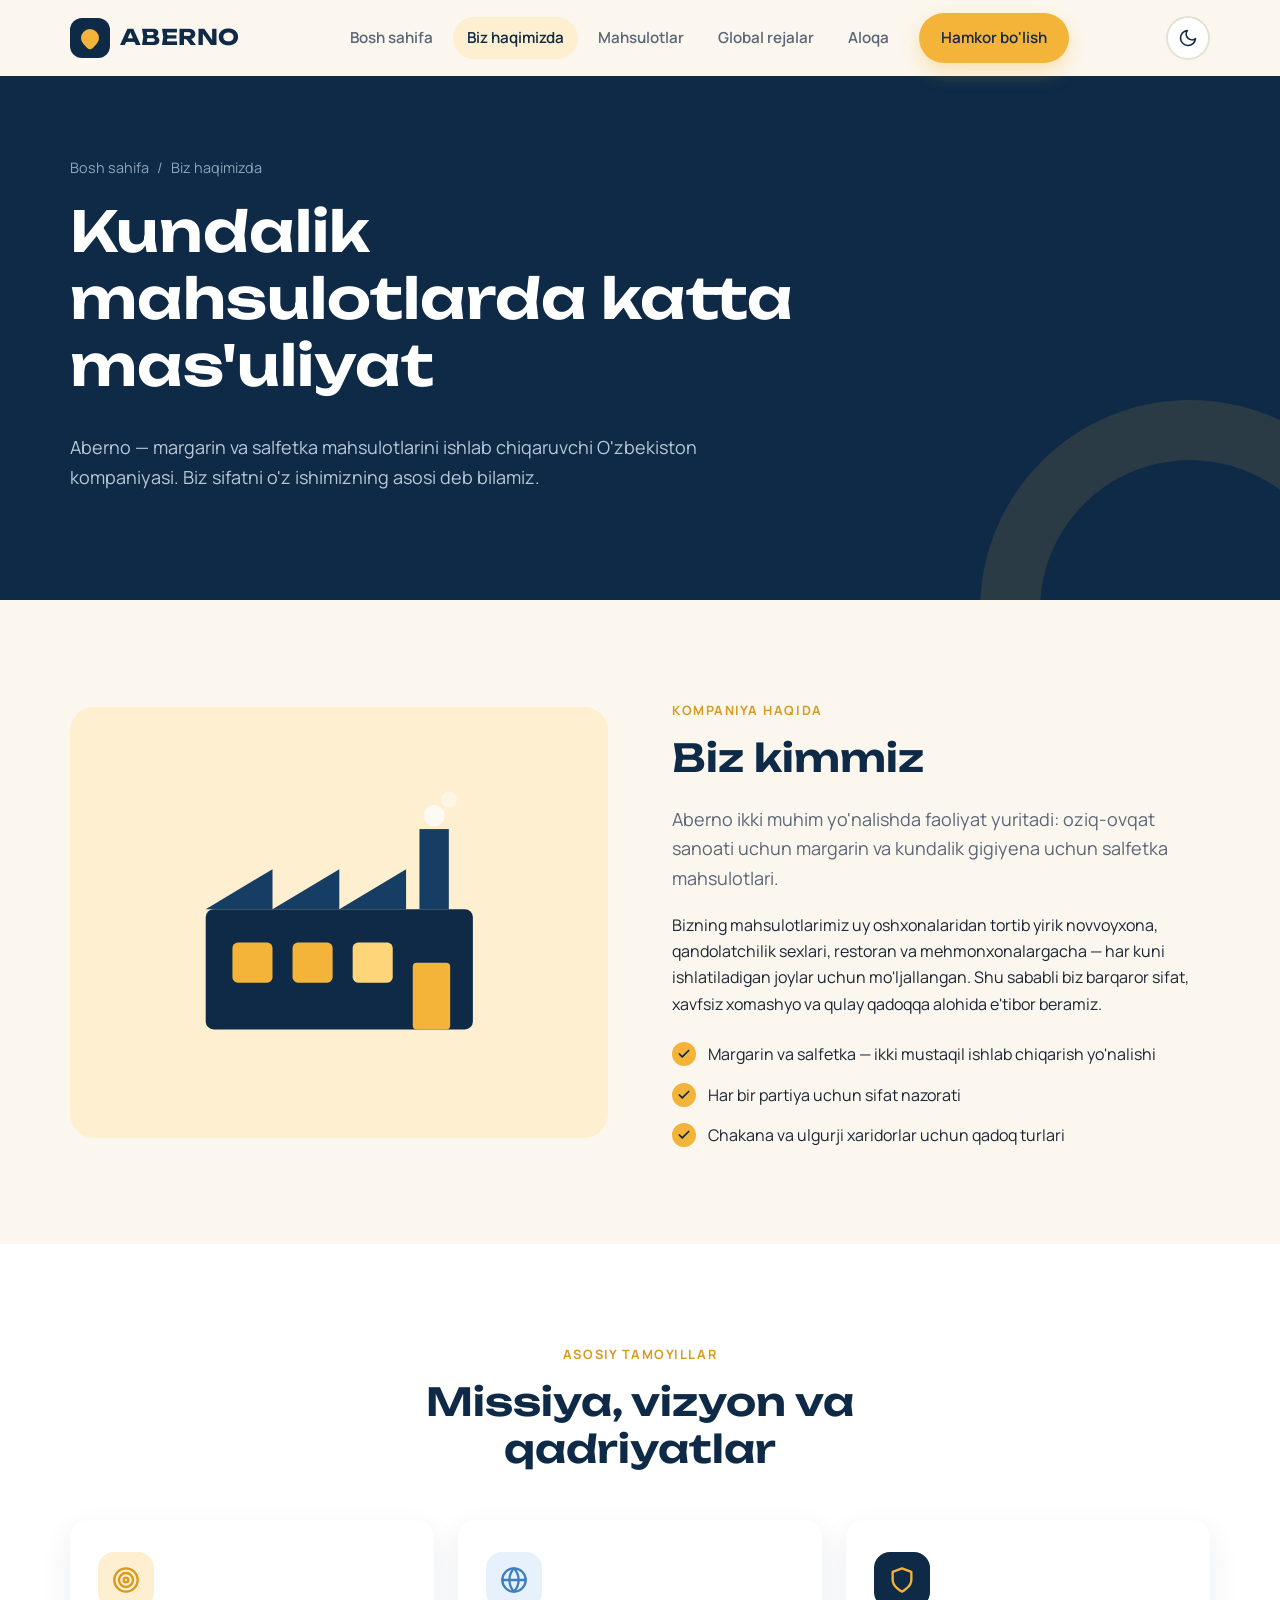
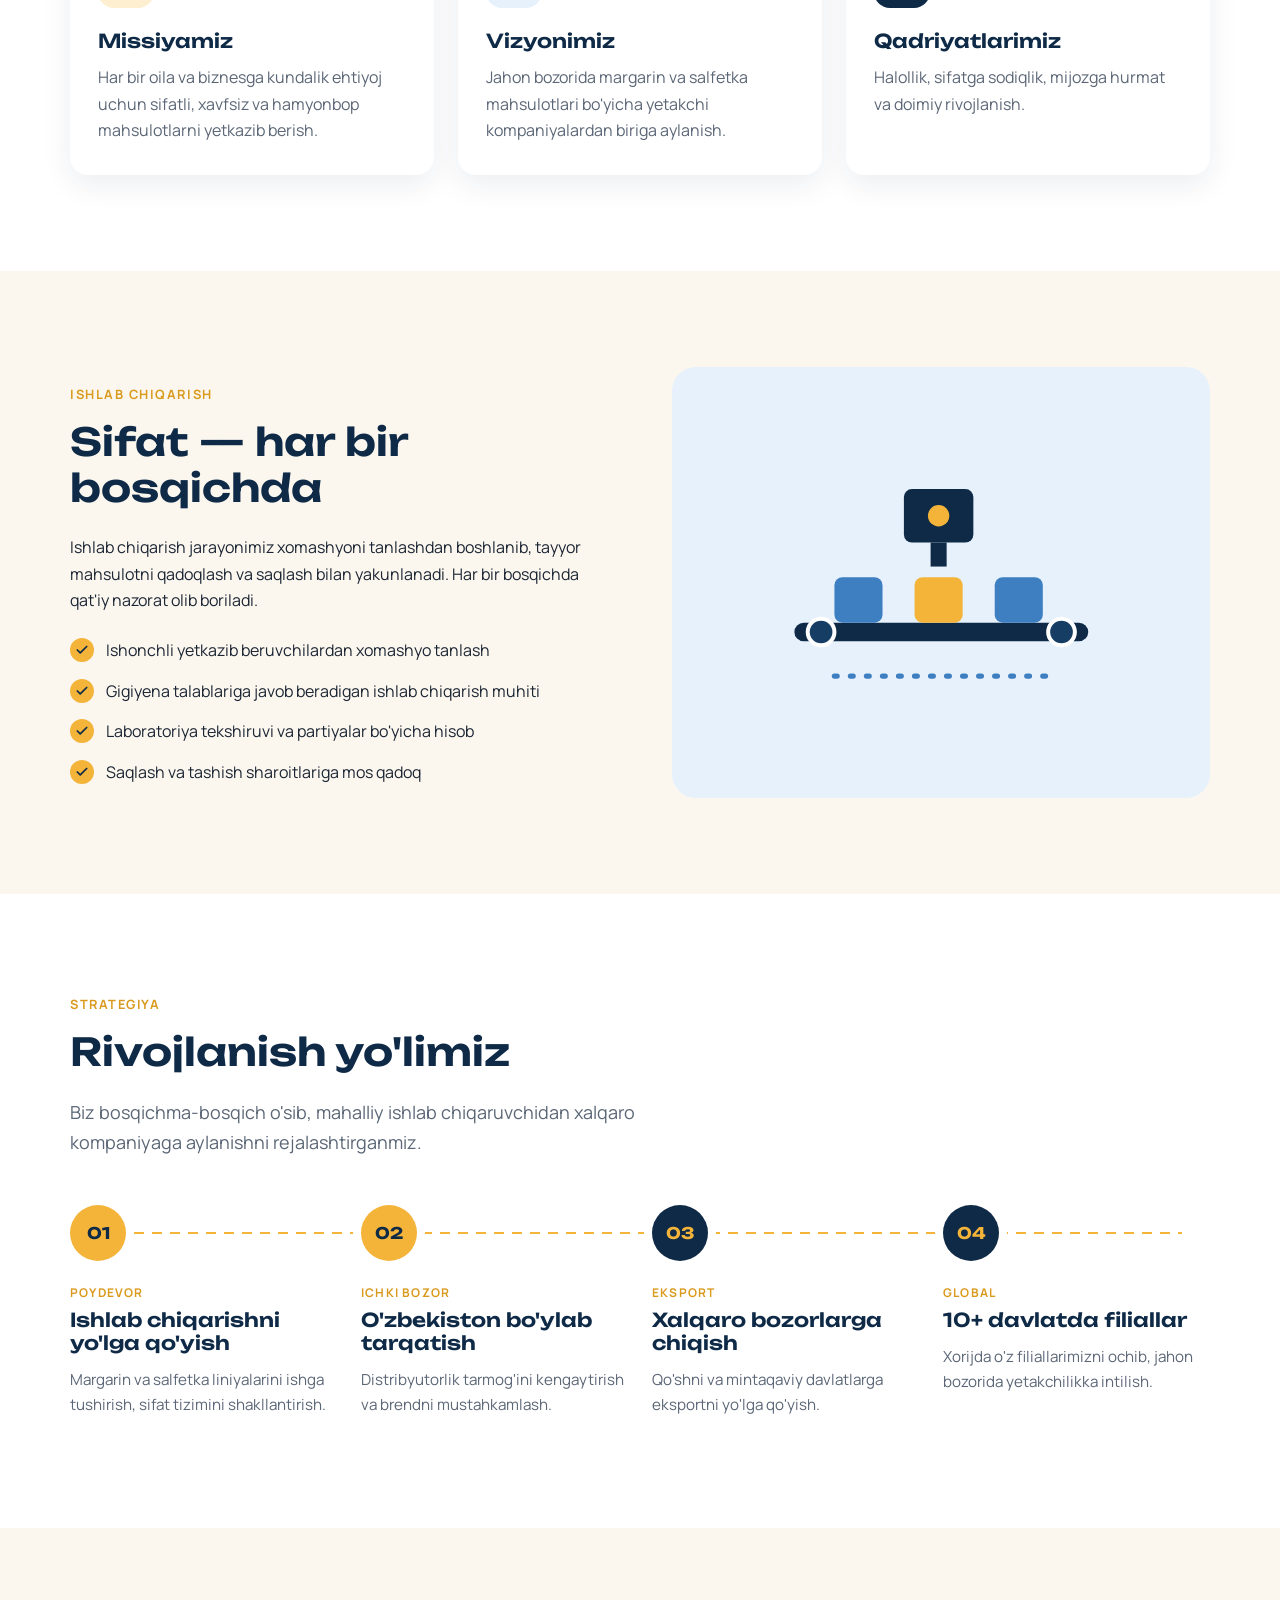
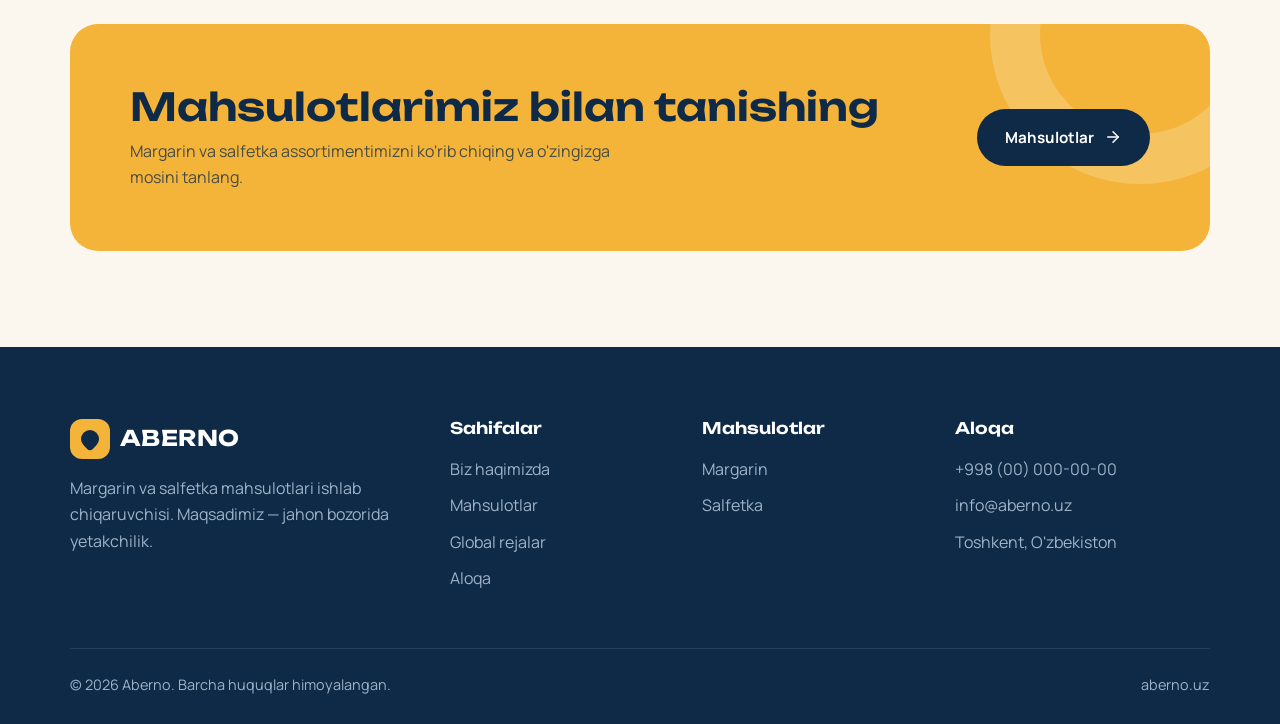
==== commit 1d7d286e: "Yorug'/qorong'u mavzu almashtirgich qo'shildi" ====
--- a/about.html
+++ b/about.html
@@ -8,6 +8,12 @@
   <link rel="preconnect" href="https://fonts.googleapis.com">
   <link rel="preconnect" href="https://fonts.gstatic.com" crossorigin>
   <link href="https://fonts.googleapis.com/css2?family=Manrope:wght@400;500;600;700&family=Unbounded:wght@500;600;700&display=swap" rel="stylesheet">
+  <script>
+    try {
+      var t = localStorage.getItem("aberno-theme");
+      if (t === "light" || t === "dark") document.documentElement.dataset.theme = t;
+    } catch (e) {}
+  </script>
   <link rel="stylesheet" href="css/style.css">
 </head>
 <body>
@@ -27,9 +33,15 @@
         <a href="contact.html">Aloqa</a>
         <a href="contact.html" class="btn btn--gold">Hamkor bo'lish</a>
       </nav>
-      <button class="burger" aria-label="Menyuni ochish" aria-expanded="false">
-        <span></span><span></span><span></span>
-      </button>
+      <div class="header__actions">
+        <button class="theme-toggle" type="button" aria-label="Mavzuni almashtirish">
+          <svg class="icon-moon" viewBox="0 0 24 24" fill="none" stroke="currentColor" stroke-width="2" stroke-linecap="round" stroke-linejoin="round"><path d="M21 12.79A9 9 0 1 1 11.21 3 7 7 0 0 0 21 12.79z"/></svg>
+          <svg class="icon-sun" viewBox="0 0 24 24" fill="none" stroke="currentColor" stroke-width="2" stroke-linecap="round" stroke-linejoin="round"><circle cx="12" cy="12" r="5"/><line x1="12" y1="1" x2="12" y2="3"/><line x1="12" y1="21" x2="12" y2="23"/><line x1="4.22" y1="4.22" x2="5.64" y2="5.64"/><line x1="18.36" y1="18.36" x2="19.78" y2="19.78"/><line x1="1" y1="12" x2="3" y2="12"/><line x1="21" y1="12" x2="23" y2="12"/><line x1="4.22" y1="19.78" x2="5.64" y2="18.36"/><line x1="18.36" y1="5.64" x2="19.78" y2="4.22"/></svg>
+        </button>
+        <button class="burger" aria-label="Menyuni ochish" aria-expanded="false">
+          <span></span><span></span><span></span>
+        </button>
+      </div>
     </div>
   </header>
 
--- a/css/style.css
+++ b/css/style.css
@@ -16,6 +16,14 @@
   --muted: #5b6676;
   --line: #e6e1d6;
 
+  /* Mavzuga bog'liq tokenlar */
+  --bg: var(--cream);
+  --surface: var(--white);
+  --heading: var(--navy);
+  --header-bg: rgba(251, 247, 239, 0.92);
+  --hover: rgba(14, 42, 71, 0.05);
+  --navy-ui: var(--navy);
+
   --radius: 18px;
   --radius-sm: 10px;
   --shadow: 0 10px 30px rgba(14, 42, 71, 0.08);
@@ -23,6 +31,48 @@
   --container: 1180px;
   --font-body: "Manrope", system-ui, -apple-system, "Segoe UI", Roboto, sans-serif;
   --font-head: "Unbounded", "Manrope", system-ui, sans-serif;
+
+  color-scheme: light;
+}
+
+/* Qorong'u mavzu: tizim sozlamasi bo'yicha (agar foydalanuvchi yorug'ni tanlamagan bo'lsa) */
+@media (prefers-color-scheme: dark) {
+  :root:not([data-theme="light"]) {
+    --gold-soft: #3a2e14;
+    --sky: #142f4b;
+    --sky-dark: #6aa5e0;
+    --text: #d3dce6;
+    --muted: #95a5b8;
+    --line: #26394f;
+    --bg: #0b1622;
+    --surface: #132338;
+    --heading: #eef3f8;
+    --header-bg: rgba(11, 22, 34, 0.9);
+    --hover: rgba(255, 255, 255, 0.06);
+    --navy-ui: #235487;
+    --shadow: 0 10px 30px rgba(0, 0, 0, 0.3);
+    --shadow-lg: 0 20px 50px rgba(0, 0, 0, 0.45);
+    color-scheme: dark;
+  }
+}
+
+/* Qorong'u mavzu: foydalanuvchi tugma orqali tanlaganda */
+:root[data-theme="dark"] {
+  --gold-soft: #3a2e14;
+  --sky: #142f4b;
+  --sky-dark: #6aa5e0;
+  --text: #d3dce6;
+  --muted: #95a5b8;
+  --line: #26394f;
+  --bg: #0b1622;
+  --surface: #132338;
+  --heading: #eef3f8;
+  --header-bg: rgba(11, 22, 34, 0.9);
+  --hover: rgba(255, 255, 255, 0.06);
+  --navy-ui: #235487;
+  --shadow: 0 10px 30px rgba(0, 0, 0, 0.3);
+  --shadow-lg: 0 20px 50px rgba(0, 0, 0, 0.45);
+  color-scheme: dark;
 }
 
 *,
@@ -41,7 +91,7 @@
   font-size: 16px;
   line-height: 1.65;
   color: var(--text);
-  background: var(--cream);
+  background: var(--bg);
   overflow-x: hidden;
 }
 
@@ -63,7 +113,7 @@
   font-family: var(--font-head);
   line-height: 1.2;
   margin: 0 0 0.6em;
-  color: var(--navy);
+  color: var(--heading);
   font-weight: 600;
 }
 
@@ -86,7 +136,7 @@
   padding: 96px 0;
 }
 
-.section--white { background: var(--white); }
+.section--white { background: var(--surface); }
 .section--navy { background: var(--navy); color: #d7e2ee; }
 .section--navy h2,
 .section--navy h3 { color: var(--white); }
@@ -148,10 +198,10 @@
 
 .btn--outline {
   border-color: currentColor;
-  color: var(--navy);
-}
-
-.btn--outline:hover { background: var(--navy); color: var(--white); border-color: var(--navy); }
+  color: var(--heading);
+}
+
+.btn--outline:hover { background: var(--heading); color: var(--bg); border-color: var(--heading); }
 
 .btn--light {
   border-color: rgba(255, 255, 255, 0.5);
@@ -167,7 +217,7 @@
   position: sticky;
   top: 0;
   z-index: 100;
-  background: rgba(251, 247, 239, 0.92);
+  background: var(--header-bg);
   backdrop-filter: blur(10px);
   -webkit-backdrop-filter: blur(10px);
   transition: box-shadow 0.3s;
@@ -190,7 +240,7 @@
   font-family: var(--font-head);
   font-weight: 700;
   font-size: 1.35rem;
-  color: var(--navy);
+  color: var(--heading);
   letter-spacing: 0.02em;
 }
 
@@ -198,7 +248,7 @@
   width: 40px;
   height: 40px;
   border-radius: 12px;
-  background: var(--navy);
+  background: var(--navy-ui);
   display: grid;
   place-items: center;
   flex-shrink: 0;
@@ -227,11 +277,45 @@
   transition: color 0.2s, background 0.2s;
 }
 
-.nav a:hover { color: var(--navy); background: rgba(14, 42, 71, 0.05); }
-.nav a.is-active { color: var(--navy); background: var(--gold-soft); }
+.nav a:hover { color: var(--heading); background: var(--hover); }
+.nav a.is-active { color: var(--heading); background: var(--gold-soft); }
 
 .nav .btn { margin-left: 10px; padding: 10px 20px; color: var(--navy); }
 .nav .btn:hover { background: var(--gold-dark); }
+
+.header__actions {
+  display: flex;
+  align-items: center;
+  gap: 6px;
+}
+
+.theme-toggle {
+  width: 44px;
+  height: 44px;
+  border-radius: 50%;
+  border: 2px solid var(--line);
+  background: var(--surface);
+  color: var(--heading);
+  display: grid;
+  place-items: center;
+  cursor: pointer;
+  flex-shrink: 0;
+  transition: border-color 0.2s, background 0.2s, transform 0.3s;
+}
+
+.theme-toggle:hover { border-color: var(--gold); }
+.theme-toggle:active { transform: scale(0.92); }
+.theme-toggle svg { width: 20px; height: 20px; }
+
+/* Yorug' rejimda oy, qorong'u rejimda quyosh ko'rsatiladi */
+.theme-toggle .icon-sun { display: none; }
+:root[data-theme="dark"] .theme-toggle .icon-sun { display: block; }
+:root[data-theme="dark"] .theme-toggle .icon-moon { display: none; }
+
+@media (prefers-color-scheme: dark) {
+  :root:not([data-theme="light"]) .theme-toggle .icon-sun { display: block; }
+  :root:not([data-theme="light"]) .theme-toggle .icon-moon { display: none; }
+}
 
 .burger {
   display: none;
@@ -246,7 +330,7 @@
 .burger span {
   display: block;
   height: 2px;
-  background: var(--navy);
+  background: var(--heading);
   margin: 5px 0;
   border-radius: 2px;
   transition: transform 0.3s, opacity 0.3s;
@@ -270,7 +354,7 @@
   height: 620px;
   right: -180px;
   top: -140px;
-  background: radial-gradient(circle, var(--gold-soft) 0%, rgba(253, 239, 207, 0) 70%);
+  background: radial-gradient(circle, var(--gold-soft) 0%, transparent 70%);
   z-index: -1;
 }
 
@@ -324,7 +408,7 @@
 
 .hero__badge {
   position: absolute;
-  background: var(--white);
+  background: var(--surface);
   border-radius: 14px;
   padding: 12px 16px;
   box-shadow: var(--shadow-lg);
@@ -335,7 +419,7 @@
   gap: 10px;
 }
 
-.hero__badge strong { display: block; color: var(--navy); font-size: 1rem; }
+.hero__badge strong { display: block; color: var(--heading); font-size: 1rem; }
 .hero__badge--1 { left: -4%; top: 16%; }
 .hero__badge--2 { right: -2%; bottom: 8%; }
 
@@ -405,7 +489,7 @@
 }
 
 .stat {
-  background: var(--white);
+  background: var(--surface);
   border-radius: var(--radius);
   padding: 28px 24px;
   box-shadow: var(--shadow);
@@ -415,7 +499,7 @@
   font-family: var(--font-head);
   font-size: 2.2rem;
   font-weight: 700;
-  color: var(--navy);
+  color: var(--heading);
   line-height: 1;
   margin-bottom: 8px;
 }
@@ -447,7 +531,7 @@
 
 .direction__link {
   font-weight: 700;
-  color: var(--navy);
+  color: var(--heading);
   display: inline-flex;
   align-items: center;
   gap: 8px;
@@ -472,7 +556,7 @@
 .cards--4 { grid-template-columns: repeat(4, 1fr); }
 
 .card {
-  background: var(--white);
+  background: var(--surface);
   border-radius: var(--radius);
   padding: 32px 28px;
   box-shadow: var(--shadow);
@@ -495,7 +579,7 @@
 
 .card__icon svg { width: 28px; height: 28px; }
 .card__icon--sky { background: var(--sky); color: var(--sky-dark); }
-.card__icon--navy { background: var(--navy); color: var(--gold); }
+.card__icon--navy { background: var(--navy-ui); color: var(--gold); }
 
 .section--navy .card {
   background: var(--navy-2);
@@ -515,7 +599,7 @@
 
 .filter {
   border: 2px solid var(--line);
-  background: var(--white);
+  background: var(--surface);
   padding: 10px 22px;
   border-radius: 999px;
   font-family: inherit;
@@ -526,8 +610,8 @@
   transition: all 0.2s;
 }
 
-.filter:hover { border-color: var(--navy); color: var(--navy); }
-.filter.is-active { background: var(--navy); border-color: var(--navy); color: var(--white); }
+.filter:hover { border-color: var(--heading); color: var(--heading); }
+.filter.is-active { background: var(--navy-ui); border-color: var(--navy-ui); color: var(--white); }
 
 .products {
   display: grid;
@@ -536,7 +620,7 @@
 }
 
 .product {
-  background: var(--white);
+  background: var(--surface);
   border-radius: var(--radius);
   overflow: hidden;
   box-shadow: var(--shadow);
@@ -596,10 +680,10 @@
 .product__specs li {
   font-size: 0.8rem;
   font-weight: 600;
-  background: var(--cream);
+  background: var(--bg);
   padding: 4px 10px;
   border-radius: 6px;
-  color: var(--navy);
+  color: var(--heading);
 }
 
 /* ---------- Ikki ustunli matn + rasm ---------- */
@@ -675,7 +759,7 @@
   width: 56px;
   height: 56px;
   border-radius: 50%;
-  background: var(--navy);
+  background: var(--navy-ui);
   color: var(--gold);
   font-family: var(--font-head);
   font-weight: 700;
@@ -683,10 +767,10 @@
   place-items: center;
   margin-bottom: 22px;
   position: relative;
-  box-shadow: 0 0 0 8px var(--cream);
-}
-
-.section--white .step__num { box-shadow: 0 0 0 8px var(--white); }
+  box-shadow: 0 0 0 8px var(--bg);
+}
+
+.section--white .step__num { box-shadow: 0 0 0 8px var(--surface); }
 .step--done .step__num { background: var(--gold); color: var(--navy); }
 .step p { color: var(--muted); font-size: 0.95rem; }
 
@@ -816,7 +900,7 @@
   top: -140px;
 }
 
-.cta h2 { margin: 0 0 8px; }
+.cta h2 { margin: 0 0 8px; color: var(--navy); }
 .cta p { margin: 0; color: rgba(14, 42, 71, 0.75); max-width: 520px; }
 .cta .btn { position: relative; z-index: 1; flex-shrink: 0; }
 
@@ -840,7 +924,7 @@
   display: flex;
   gap: 16px;
   align-items: flex-start;
-  background: var(--white);
+  background: var(--surface);
   border-radius: var(--radius);
   padding: 22px;
   box-shadow: var(--shadow);
@@ -850,7 +934,7 @@
 .contact-item p { margin: 0; color: var(--muted); }
 
 .form {
-  background: var(--white);
+  background: var(--surface);
   border-radius: 24px;
   padding: 40px;
   box-shadow: var(--shadow);
@@ -872,7 +956,7 @@
 .field label {
   font-weight: 700;
   font-size: 0.9rem;
-  color: var(--navy);
+  color: var(--heading);
 }
 
 .field input,
@@ -883,7 +967,7 @@
   padding: 13px 16px;
   border-radius: var(--radius-sm);
   border: 2px solid var(--line);
-  background: var(--cream);
+  background: var(--bg);
   color: var(--text);
   transition: border-color 0.2s, background 0.2s;
   width: 100%;
@@ -896,7 +980,7 @@
 .field textarea:focus {
   outline: none;
   border-color: var(--gold);
-  background: var(--white);
+  background: var(--surface);
 }
 
 .field.has-error input,
@@ -943,7 +1027,7 @@
 
 .map-box__pin {
   position: relative;
-  background: var(--white);
+  background: var(--surface);
   padding: 14px 20px;
   border-radius: 14px;
   box-shadow: var(--shadow-lg);
@@ -951,7 +1035,7 @@
   align-items: center;
   gap: 12px;
   font-weight: 700;
-  color: var(--navy);
+  color: var(--heading);
 }
 
 /* ---------- Footer ---------- */
@@ -1034,7 +1118,7 @@
   .nav {
     position: fixed;
     inset: 76px 0 auto 0;
-    background: var(--cream);
+    background: var(--bg);
     flex-direction: column;
     align-items: stretch;
     padding: 16px 20px 28px;
